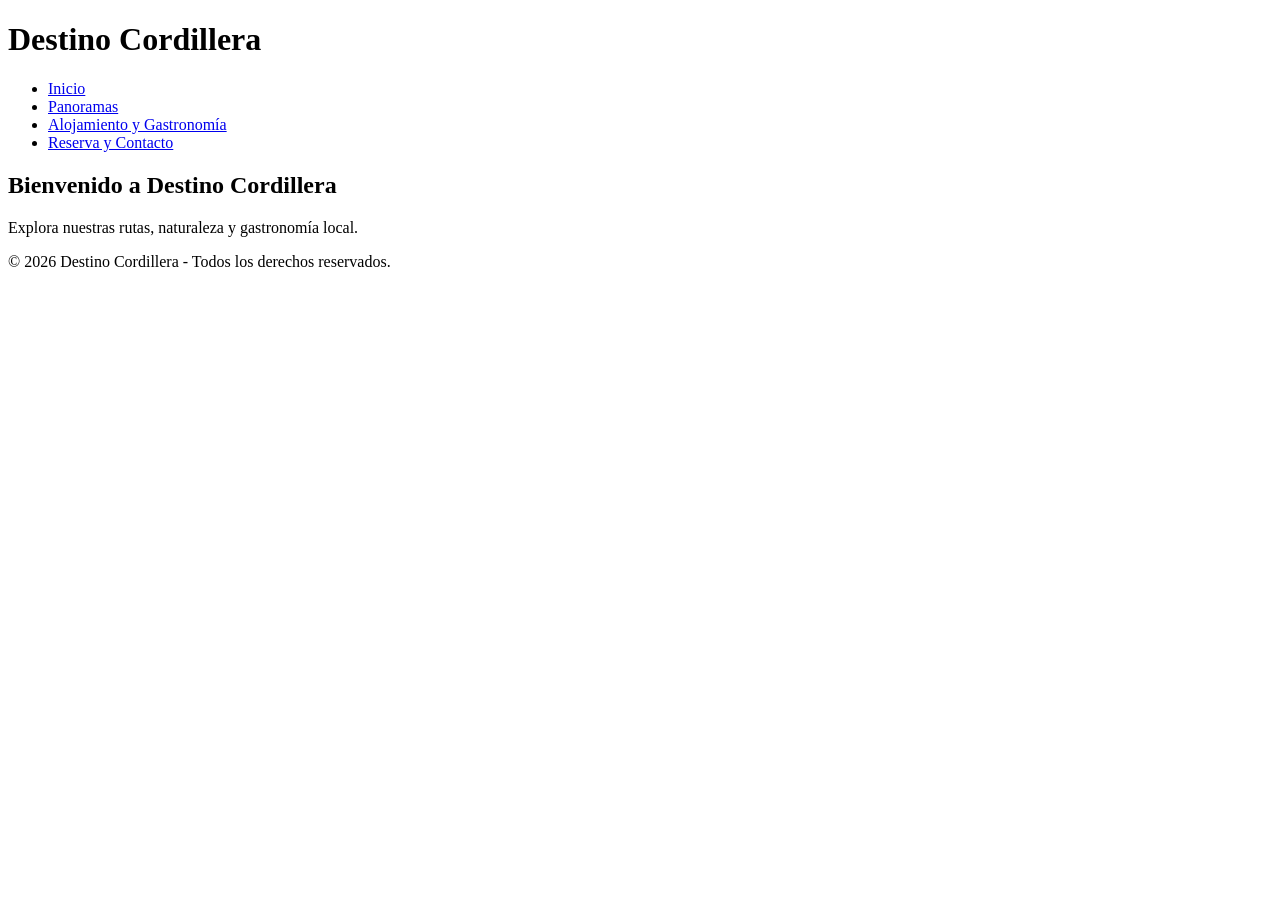
==== index.html @ 0d6ff562 "plantilla base e inicial del proyecto" ====
<!DOCTYPE html>
<html lang="es">
<head>
  <meta charset="UTF-8">
  <meta name="viewport" content="width=device-width, initial-scale=1.0">
  <title>Destino Cordillera - Inicio</title>
  <link rel="stylesheet" href="css/styles.css">
</head>
<body>
  <header>
    <h1>Destino Cordillera</h1>
    <nav>
      <ul>
        <li><a href="index.html">Inicio</a></li>
        <li><a href="pagina1.html">Panoramas</a></li>
        <li><a href="pagina2.html">Alojamiento y Gastronomía</a></li>
        <li><a href="pagina3.html">Reserva y Contacto</a></li>
      </ul>
    </nav>
  </header>

  <main>
    <section>
      <h2>Bienvenido a Destino Cordillera</h2>
      <p>Explora nuestras rutas, naturaleza y gastronomía local.</p>
    </section>
  </main>

  <footer>
    <p>&copy; 2026 Destino Cordillera - Todos los derechos reservados.</p>
  </footer>
</body>
</html>
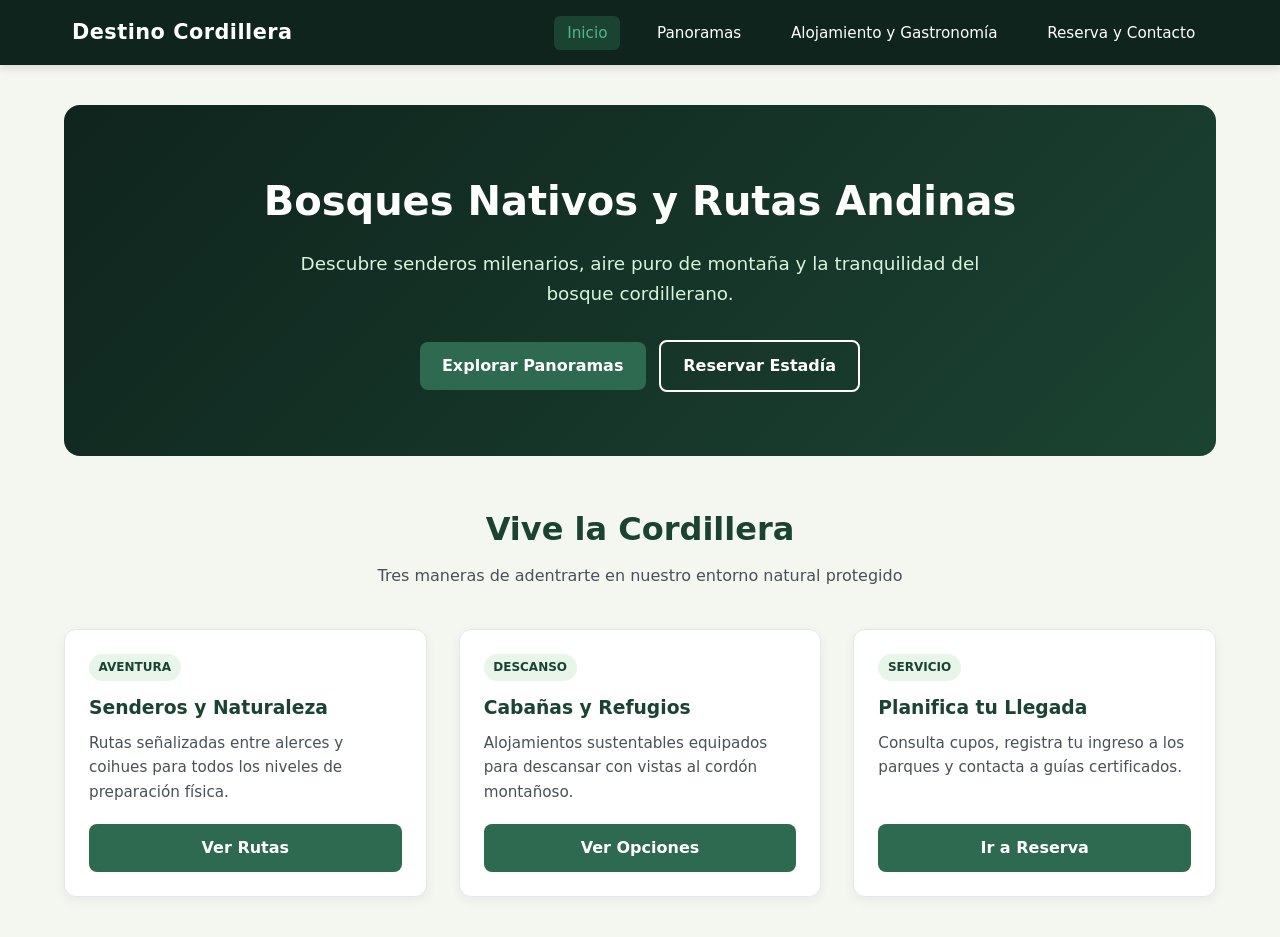
==== commit bc987cbf: "implementa estilo de vegetacion moderna, vistas y el index base" ====
--- a/index.html
+++ b/index.html
@@ -8,10 +8,10 @@
 </head>
 <body>
   <header>
-    <h1>Destino Cordillera</h1>
     <nav>
-      <ul>
-        <li><a href="index.html">Inicio</a></li>
+      <a href="index.html" class="logo">Destino Cordillera</a>
+      <ul class="nav-links">
+        <li><a href="index.html" class="active">Inicio</a></li>
         <li><a href="pagina1.html">Panoramas</a></li>
         <li><a href="pagina2.html">Alojamiento y Gastronomía</a></li>
         <li><a href="pagina3.html">Reserva y Contacto</a></li>
@@ -20,14 +20,46 @@
   </header>
 
   <main>
-    <section>
-      <h2>Bienvenido a Destino Cordillera</h2>
-      <p>Explora nuestras rutas, naturaleza y gastronomía local.</p>
+    <section class="hero">
+      <h1>Bosques Nativos y Rutas Andinas</h1>
+      <p>Descubre senderos milenarios, aire puro de montaña y la tranquilidad del bosque cordillerano.</p>
+      <div>
+        <a href="pagina1.html" class="btn">Explorar Panoramas</a>
+        <a href="pagina3.html" class="btn btn-secondary">Reservar Estadía</a>
+      </div>
     </section>
+
+    <h2 class="section-title">Vive la Cordillera</h2>
+    <p class="section-subtitle">Tres maneras de adentrarte en nuestro entorno natural protegido</p>
+
+    <div class="cards-grid">
+      <article class="card">
+        <div class="card-content">
+          <span class="card-tag">Aventura</span>
+          <h3>Senderos y Naturaleza</h3>
+          <p>Rutas señalizadas entre alerces y coihues para todos los niveles de preparación física.</p>
+          <a href="pagina1.html" class="btn">Ver Rutas</a>
+        </div>
+      </article>
+
+      <article class="card">
+        <div class="card-content">
+          <span class="card-tag">Descanso</span>
+          <h3>Cabañas y Refugios</h3>
+          <p>Alojamientos sustentables equipados para descansar con vistas al cordón montañoso.</p>
+          <a href="pagina2.html" class="btn">Ver Opciones</a>
+        </div>
+      </article>
+
+      <article class="card">
+        <div class="card-content">
+          <span class="card-tag">Servicio</span>
+          <h3>Planifica tu Llegada</h3>
+          <p>Consulta cupos, registra tu ingreso a los parques y contacta a guías certificados.</p>
+          <a href="pagina3.html" class="btn">Ir a Reserva</a>
+        </div>
+      </article>
+    </div>
   </main>
-
-  <footer>
-    <p>&copy; 2026 Destino Cordillera - Todos los derechos reservados.</p>
-  </footer>
 </body>
 </html>
--- a/css/styles.css
+++ b/css/styles.css
@@ -0,0 +1,309 @@
+:root {
+  --verde-oscuro: #0f241d;
+  --verde-bosque: #1b4332;
+  --verde-acento: #2d6a4f;
+  --verde-claro: #52b788;
+  --crema-fondo: #f4f6f0;
+  --blanco: #ffffff;
+  --texto-principal: #1c2826;
+  --texto-secundario: #495057;
+  --borde-suave: #e2e8f0;
+}
+
+* {
+  box-sizing: border-box;
+  margin: 0;
+  padding: 0;
+}
+
+body {
+  font-family: 'Segoe UI', system-ui, -apple-system, sans-serif;
+  background-color: var(--crema-fondo);
+  color: var(--texto-principal);
+  line-height: 1.6;
+  display: flex;
+  flex-direction: column;
+  min-height: 100vh;
+}
+
+header {
+  background-color: var(--verde-oscuro);
+  position: sticky;
+  top: 0;
+  z-index: 1000;
+  box-shadow: 0 2px 10px rgba(0, 0, 0, 0.15);
+}
+
+nav {
+  max-width: 1200px;
+  margin: 0 auto;
+  padding: 1rem 2rem;
+  display: flex;
+  justify-content: space-between;
+  align-items: center;
+}
+
+.logo {
+  color: var(--blanco);
+  font-size: 1.3rem;
+  font-weight: 700;
+  text-decoration: none;
+  letter-spacing: 0.5px;
+}
+
+.nav-links {
+  list-style: none;
+  display: flex;
+  gap: 1.5rem;
+}
+
+.nav-links a {
+  color: var(--blanco);
+  text-decoration: none;
+  font-weight: 500;
+  font-size: 0.95rem;
+  padding: 0.5rem 0.8rem;
+  border-radius: 6px;
+}
+
+.nav-links a:hover,
+.nav-links a.active {
+  background-color: var(--verde-bosque);
+  color: var(--verde-claro);
+}
+
+main {
+  flex: 1;
+  max-width: 1200px;
+  margin: 0 auto;
+  padding: 2.5rem 1.5rem;
+  width: 100%;
+}
+
+.hero {
+  background: linear-gradient(135deg, var(--verde-oscuro), var(--verde-bosque));
+  color: var(--blanco);
+  border-radius: 16px;
+  padding: 4rem 2rem;
+  text-align: center;
+  margin-bottom: 3rem;
+}
+
+.hero h1 {
+  font-size: 2.5rem;
+  margin-bottom: 1rem;
+}
+
+.hero p {
+  font-size: 1.15rem;
+  color: #d8f3dc;
+  max-width: 700px;
+  margin: 0 auto 2rem;
+}
+
+.section-title {
+  text-align: center;
+  color: var(--verde-bosque);
+  font-size: 2rem;
+  margin-bottom: 0.5rem;
+}
+
+.section-subtitle {
+  text-align: center;
+  color: var(--texto-secundario);
+  margin-bottom: 2.5rem;
+}
+
+.cards-grid {
+  display: grid;
+  grid-template-columns: repeat(auto-fill, minmax(320px, 1fr));
+  gap: 2rem;
+}
+
+.card {
+  background-color: var(--blanco);
+  border-radius: 12px;
+  overflow: hidden;
+  border: 1px solid var(--borde-suave);
+  box-shadow: 0 4px 12px rgba(15, 36, 29, 0.05);
+  display: flex;
+  flex-direction: column;
+}
+
+.card img {
+  width: 100%;
+  height: 200px;
+  object-fit: cover;
+}
+
+.card-content {
+  padding: 1.5rem;
+  display: flex;
+  flex-direction: column;
+  flex: 1;
+}
+
+.card-tag {
+  align-self: flex-start;
+  background-color: #e8f5e9;
+  color: var(--verde-bosque);
+  font-size: 0.75rem;
+  font-weight: 700;
+  text-transform: uppercase;
+  padding: 0.25rem 0.6rem;
+  border-radius: 20px;
+  margin-bottom: 0.75rem;
+}
+
+.card h3 {
+  color: var(--verde-bosque);
+  margin-bottom: 0.5rem;
+}
+
+.card p {
+  color: var(--texto-secundario);
+  font-size: 0.95rem;
+  margin-bottom: 1.25rem;
+  flex: 1;
+}
+
+.btn {
+  display: inline-block;
+  background-color: var(--verde-acento);
+  color: var(--blanco);
+  padding: 0.7rem 1.4rem;
+  border-radius: 8px;
+  text-decoration: none;
+  font-weight: 600;
+  border: none;
+  cursor: pointer;
+  text-align: center;
+}
+
+.btn:hover {
+  background-color: var(--verde-bosque);
+}
+
+.btn-secondary {
+  background-color: transparent;
+  border: 2px solid var(--blanco);
+  margin-left: 0.5rem;
+}
+
+.btn-secondary:hover {
+  background-color: var(--blanco);
+  color: var(--verde-bosque);
+}
+
+.table-container {
+  background-color: var(--blanco);
+  border-radius: 12px;
+  overflow-x: auto;
+  border: 1px solid var(--borde-suave);
+  box-shadow: 0 4px 12px rgba(0, 0, 0, 0.05);
+}
+
+table {
+  width: 100%;
+  border-collapse: collapse;
+  text-align: left;
+}
+
+thead {
+  background-color: var(--verde-bosque);
+  color: var(--blanco);
+}
+
+th, td {
+  padding: 1.2rem 1.5rem;
+  border-bottom: 1px solid var(--borde-suave);
+}
+
+tbody tr:hover {
+  background-color: #f8faf9;
+}
+
+.form-layout {
+  display: grid;
+  grid-template-columns: 2fr 1fr;
+  gap: 2.5rem;
+}
+
+.form-box {
+  background-color: var(--blanco);
+  padding: 2.5rem;
+  border-radius: 12px;
+  border: 1px solid var(--borde-suave);
+  box-shadow: 0 4px 12px rgba(0, 0, 0, 0.05);
+}
+
+.form-group {
+  margin-bottom: 1.5rem;
+}
+
+.form-group label {
+  display: block;
+  font-weight: 600;
+  margin-bottom: 0.5rem;
+  color: var(--verde-bosque);
+}
+
+.form-group input,
+.form-group select,
+.form-group textarea {
+  width: 100%;
+  padding: 0.8rem;
+  border: 1px solid #cbd5e1;
+  border-radius: 6px;
+  font-size: 0.95rem;
+  font-family: inherit;
+}
+
+.form-group input:focus,
+.form-group select:focus,
+.form-group textarea:focus {
+  outline: none;
+  border-color: var(--verde-claro);
+  box-shadow: 0 0 0 3px rgba(82, 183, 136, 0.2);
+}
+
+.contact-info {
+  background-color: var(--blanco);
+  padding: 2rem;
+  border-radius: 12px;
+  border: 1px solid var(--borde-suave);
+  height: fit-content;
+}
+
+.contact-info h3 {
+  color: var(--verde-bosque);
+  margin-bottom: 1rem;
+}
+
+.contact-info p {
+  margin-bottom: 0.8rem;
+  font-size: 0.95rem;
+  color: var(--texto-secundario);
+}
+
+footer {
+  background-color: var(--verde-oscuro);
+  color: #adb5bd;
+  text-align: center;
+  padding: 2rem;
+  font-size: 0.9rem;
+  margin-top: auto;
+}
+
+@media (max-width: 768px) {
+  nav {
+    flex-direction: column;
+    gap: 1rem;
+  }
+  .form-layout {
+    grid-template-columns: 1fr;
+  }
+  .hero h1 {
+    font-size: 2rem;
+  }
+}
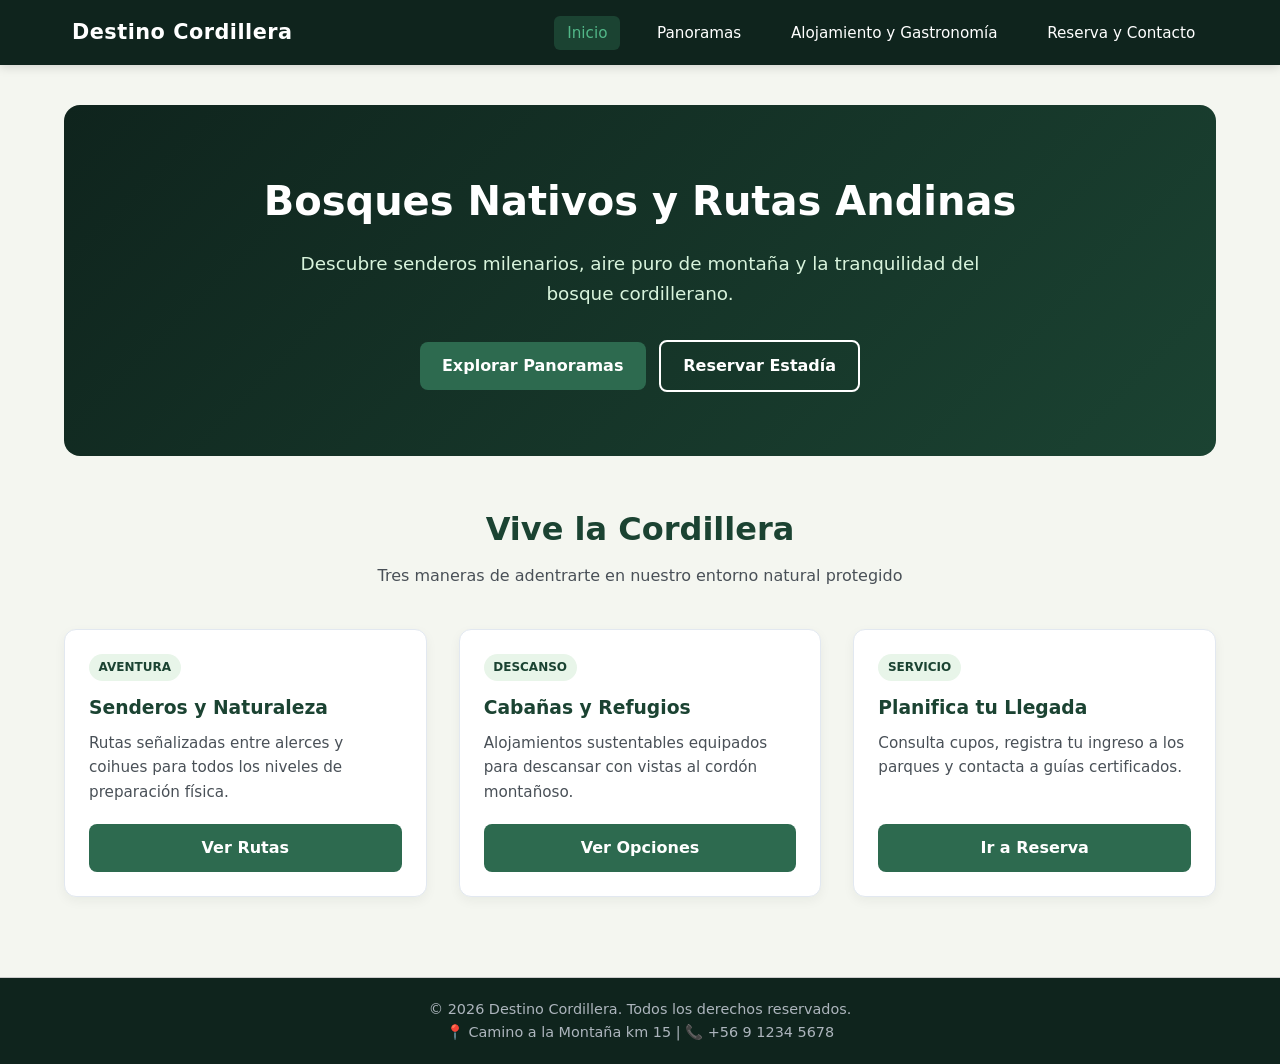
==== commit 3a9d76bc: "Agrega pie de pagina" ====
--- a/index.html
+++ b/index.html
@@ -61,5 +61,10 @@
       </article>
     </div>
   </main>
+
+  <footer style="text-align: center; padding: 20px; margin-top: 40px; border-top: 1px solid #ccc;">
+    <p>&copy; 2026 Destino Cordillera. Todos los derechos reservados.</p>
+    <p>📍 Camino a la Montaña km 15 | 📞 +56 9 1234 5678</p>
+  </footer>
 </body>
-</html>+</html>
--- a/css/styles.css
+++ b/css/styles.css
@@ -293,6 +293,36 @@
   padding: 2rem;
   font-size: 0.9rem;
   margin-top: auto;
+}
+
+.espacio-arriba {
+    margin-top: 60px;
+}
+
+.tabla-servicios {
+    width: 100%;
+    border-collapse: collapse;
+    background-color: #ffffff;
+    box-shadow: 0 2px 8px rgba(0, 0, 0, 0.08);
+    border-radius: 8px;
+    overflow: hidden;
+}
+
+.tabla-servicios th, 
+.tabla-servicios td {
+    padding: 12px 16px;
+    text-align: left;
+    border-bottom: 1px solid #e0e0e0;
+}
+
+.tabla-servicios th {
+    background-color: #2d5a27;
+    color: white;
+    font-weight: 600;
+}
+
+.tabla-servicios tr:hover {
+    background-color: #f9f9f9;
 }
 
 @media (max-width: 768px) {
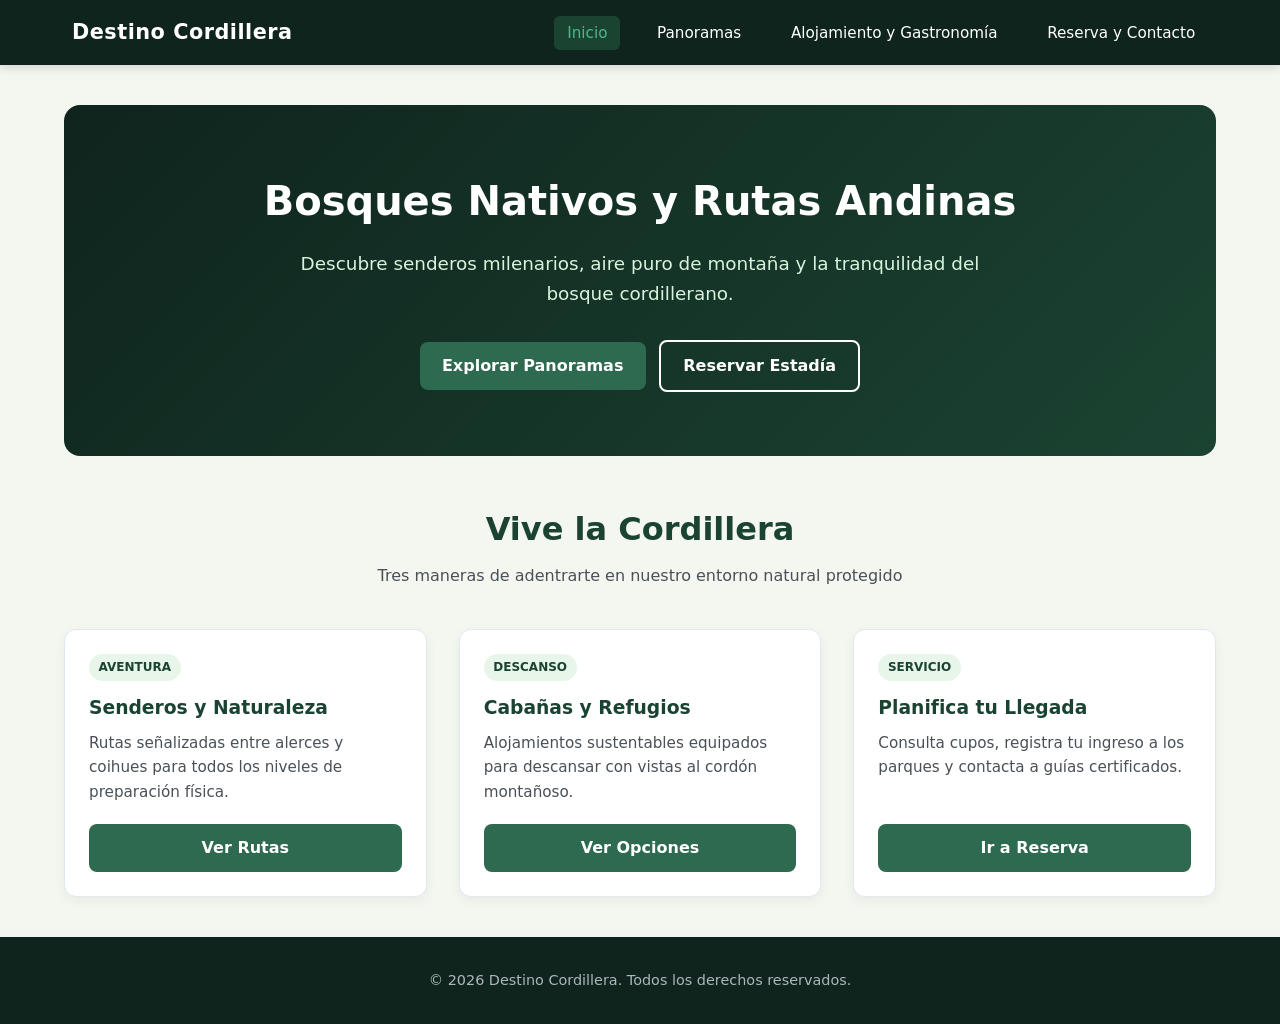
==== commit 21ade570: "Actualizacion al pie de pagina" ====
--- a/index.html
+++ b/index.html
@@ -62,9 +62,9 @@
     </div>
   </main>
 
-  <footer style="text-align: center; padding: 20px; margin-top: 40px; border-top: 1px solid #ccc;">
+    <footer>
     <p>&copy; 2026 Destino Cordillera. Todos los derechos reservados.</p>
-    <p>📍 Camino a la Montaña km 15 | 📞 +56 9 1234 5678</p>
   </footer>
+
 </body>
 </html>
